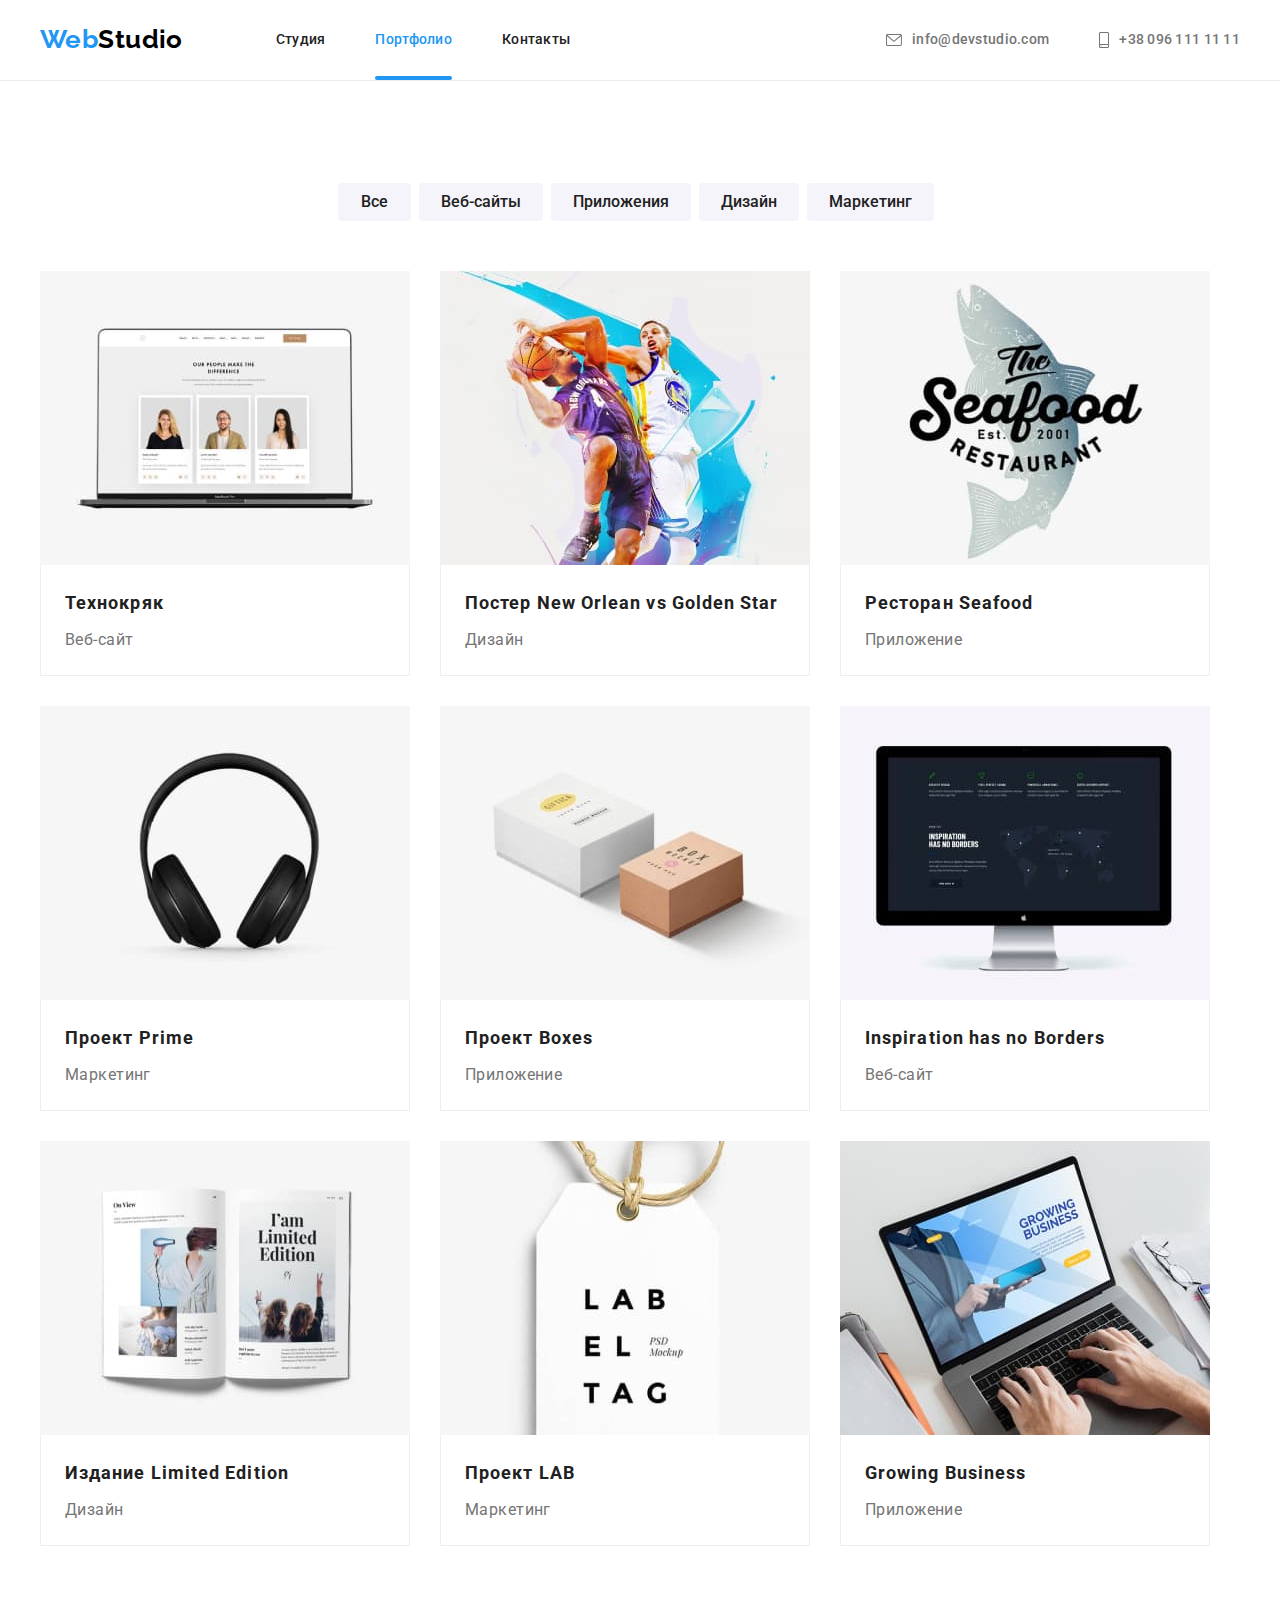
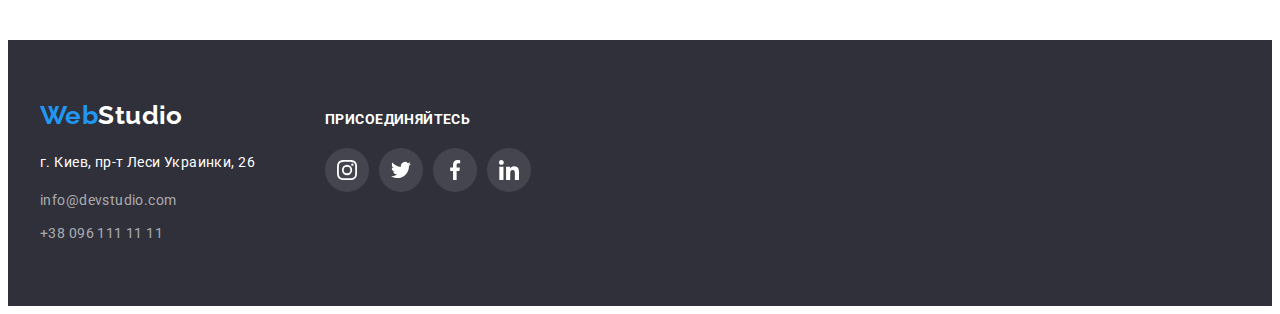
==== portfolio.html @ 0646e169 "Перенес 5 ДЗ" ====
<!DOCTYPE html>
<html lang="ru">
	<head>
		<meta charset="UTF-8">
		<meta name="viewport" content="width=device-width, initial-scale=1.0">
		<title>Портфолио WebStudio</title>
		<link rel="preconnect" href="https://fonts.gstatic.com">
		<link href="https://fonts.googleapis.com/css2?family=Raleway:wght@700&family=Roboto:wght@400;500;700;900&display=swap"
			rel="stylesheet">
		<link rel="stylesheet" href="https://cdnjs.cloudflare.com/ajax/libs/modern-normalize/1.0.0/modern-normalize.css"
			integrity="sha512-Zx6MlUMKSVJoQ+83OwhdILe8cSEsCzfqThJd7J/VA2UrK6Ctj85p+xzqfyuNXE5B1k25uUdmJ2OzItbBy9GHAQ=="
			crossorigin="anonymous" />
		<link rel="stylesheet" href="./css/styles.css">
	</head>
	<body>
		<header class="page-header">
			<div class="container header-container">
				<nav>
					<a class="nav-logo notunderline" href="./index.html">
						<span class="logo-first-part">Web</span>Studio
					</a>
					<ul class="site-nav nolist">
						<li class="item"><a class="link notunderline" href="./index.html">Студия</a></li>
						<li class="item"><a class="link notunderline current" href="./portfolio.html">Портфолио</a></li>
						<li class="item"><a class="link notunderline" href="">Контакты</a></li>
					</ul>
				</nav>
				<address class="contacts">
					<ul class="site-contacts nolist">
						<li class="item">
							<a class="link notunderline" href="mailto:info@devstudio.com">
								<svg class="item-icon-envelope">
									<use href="./images/sprite.svg#icon-envelope"></use>
								</svg>
								info@devstudio.com
							</a>
						</li>
						<li class="item">
							<a class="link notunderline" href="tel:+380961111111">
								<svg class="item-icon-smartphone">
									<use href="./images/sprite.svg#icon-smartphone"></use>
								</svg>
								+38 096 111 11 11
							</a>
						</li>
					</ul>
				</address>
			</div>
		</header>
		<main>
			<!--? Проекты -->
			<section class="projects">
				<div class="container">
					<h2 class="hidden">Наши проекты</h2>
					<ul class="filter nolist">
						<li><button class="filter-button" type="button">Все</button></li>
						<li><button class="filter-button" type="button">Веб-сайты</button></li>
						<li><button class="filter-button" type="button">Приложения</button></li>
						<li><button class="filter-button" type="button">Дизайн</button></li>
						<li><button class="filter-button" type="button">Маркетинг</button></li>
					</ul>
					<ul class="projects-list nolist">
						<li class="item">
							<a class="link notunderline" href="">
								<div class="project-img-wrapper">
									<img class="item-img" src="./images/tehnokryak.jpg" alt="Включенный ноутбук с открытым проектом в браузере" width="370">
									<div class="project-overlay">
										<p class="text">Технокряк это современная площадка распространения коронавируса. Компании используют эту платформу для цифрового шпионажа и атак на защищённые сервера конкурентов.</p>
									</div>
								</div>
								<div class="projects-list-description">
									<h2 class="title">Технокряк</h2>
									<p class="partition">Веб-сайт</p>
								</div>
							</a>
						</li>
						<li class="item">
							<a class="link notunderline" href="">
								<div class="project-img-wrapper">
									<img class="item-img" src="./images/poster-novsgs.jpg" alt="Баскетболист в белой форме блокирует мяч баскетболиста в фиолетовой форме" width="370">
									<div class="project-overlay">
										<p class="text">Технокряк это современная площадка распространения коронавируса. Компании используют эту платформу для цифрового шпионажа и атак на защищённые сервера конкурентов.</p>
									</div>
								</div>
								<div class="projects-list-description">
									<h2 class="title">Постер New Orlean vs Golden Star</h2>
									<p class="partition">Дизайн</p>
								</div>
							</a>
						</li>
						<li class="item">
							<a class="link notunderline" href="">
								<div class="project-img-wrapper">
									<img class="item-img" src="./images/seafood.jpg" alt="Логотип ресторана" width="370">
									<div class="project-overlay">
										<p class="text">Технокряк это современная площадка распространения коронавируса. Компании используют эту платформу для цифрового шпионажа и атак на защищённые сервера конкурентов.</p>
									</div>
								</div>
								<div class="projects-list-description">
									<h2 class="title">Ресторан Seafood</h2>
									<p class="partition">Приложение</p>
								</div>
							</a>
						</li>
						<li class="item">
							<a class="link notunderline" href="">
								<div class="project-img-wrapper">
									<img class="item-img" src="./images/prime.jpg" alt="Полноразмерные блютуз наушники" width="370">
									<div class="project-overlay">
										<p class="text">Технокряк это современная площадка распространения коронавируса. Компании используют эту платформу для цифрового шпионажа и атак на защищённые сервера конкурентов.</p>
									</div>
								</div>
								<div class="projects-list-description">
									<h2 class="title">Проект Prime</h2>
									<p class="partition">Маркетинг</p>
								</div>
							</a>
						</li>
						<li class="item">
							<a class="link notunderline" href="">
								<div class="project-img-wrapper">
									<img class="item-img" src="./images/boxes.jpg" alt="Белая и коричневая коробки с логотипами" width="370">
									<div class="project-overlay">
										<p class="text">Технокряк это современная площадка распространения коронавируса. Компании используют эту платформу для цифрового шпионажа и атак на защищённые сервера конкурентов.</p>
									</div>
								</div>
								<div class="projects-list-description">
									<h2 class="title">Проект Boxes</h2>
									<p class="partition">Приложение</p>
								</div>
							</a>
						</li>
						<li class="item">
							<a class="link notunderline" href="">
								<div class="project-img-wrapper">
									<img class="item-img" src="./images/insp-has-no-b.jpg" alt="Включенный аймак с открытым проектом" width="370">
									<div class="project-overlay">
										<p class="text">Технокряк это современная площадка распространения коронавируса. Компании используют эту платформу для цифрового шпионажа и атак на защищённые сервера конкурентов.</p>
									</div>
								</div>
								<div class="projects-list-description">
									<h2 class="title">Inspiration has no Borders</h2>
									<p class="partition">Веб-сайт</p>
								</div>
							</a>
						</li>
						<li class="item">
							<a class="link notunderline" href="">
								<div class="project-img-wrapper">
									<img class="item-img" src="./images/lim-ed.jpg" alt="Открытый журнал с фотографиями девушек и текстом" width="370">
									<div class="project-overlay">
										<p class="text">Технокряк это современная площадка распространения коронавируса. Компании используют эту платформу для цифрового шпионажа и атак на защищённые сервера конкурентов.</p>
									</div>
								</div>
								<div class="projects-list-description">
									<h2 class="title">Издание Limited Edition</h2>
									<p class="partition">Дизайн</p>
								</div>
							</a>
						</li>
						<li class="item">
							<a class="link notunderline" href="">
								<div class="project-img-wrapper">
									<img class="item-img" src="./images/lab.jpg" alt="Бирка с надписью LAB EL TAG" width="370">
									<div class="project-overlay">
										<p class="text">Технокряк это современная площадка распространения коронавируса. Компании используют эту платформу для цифрового шпионажа и атак на защищённые сервера конкурентов.</p>
									</div>
								</div>
								<div class="projects-list-description">
									<h2 class="title">Проект LAB</h2>
									<p class="partition">Маркетинг</p>
								</div>
							</a>
						</li>
						<li class="item">
							<a class="link notunderline" href="">
								<div class="project-img-wrapper">
									<img class="item-img" src="./images/grow-bus.jpg" alt="Мужские руки печатают на ноутбуке, а на экране отображается проект" width="370">
									<div class="project-overlay">
										<p class="text">Технокряк это современная площадка распространения коронавируса. Компании используют эту платформу для цифрового шпионажа и атак на защищённые сервера конкурентов.</p>
									</div>
								</div>
								<div class="projects-list-description">
									<h2 class="title">Growing Business</h2>
									<p class="partition">Приложение</p>
								</div>
							</a>
						</li>
					</ul>
				</div>
			</section>
		</main>
		<footer>
			<div class="container footer-flex">
				<div class="logo-address">
					<a class="logo-footer notunderline " href="./index.html"><span class="logo-first-part">Web</span>Studio</a>
					<address class="address-contacts">
						<ul class="address-contacts-list nolist">
							<li class="item">
								<p class="address">г. Киев, пр-т Леси Украинки, 26</p>
							</li>
							<li class="item">
								<a class="contacts notunderline" href="mailto:info@devstudio.com">info@devstudio.com</a>
							</li>
							<li class="item">
								<a class="contacts notunderline" href="tel:+380961111111">+38 096 111 11 11</a>
							</li>
						</ul>
					</address>
				</div>
				<div class="join">
					<p class="join-title upcase">Присоединяйтесь</p>
					<ul class="join-social-links nolist">
						<li class="item">
							<a class="link notunderline" href="">
								<svg class="link-icon">
									<use href="./images/sprite.svg#icon-inst"></use>
								</svg>
							</a>
						</li>
						<li class="item">
							<a class="link notunderline" href="">
								<svg class="link-icon">
									<use href="./images/sprite.svg#icon-twit"></use>
								</svg>
							</a>
						</li>
						<li class="item">
							<a class="link notunderline" href="">
								<svg class="link-icon">
									<use href="./images/sprite.svg#icon-face"></use>
								</svg>
							</a>
						</li>
						<li class="item">
							<a class="link notunderline" href="">
								<svg class="link-icon">
									<use href="./images/sprite.svg#icon-link"></use>
								</svg>
							</a>
						</li>
					</ul>
				</div>
			</div>
		</footer>
		<script src="./js/header.js"></script>
	</body>
</html>
---- css/styles.css ----
:root {
  --cubic-bezier: cubic-bezier(0.4, 0, 0.2, 1);

  --primary-text-color: #757575;
  --secondary-text-color: #212121;
  --tertiary-text-color: #ffffff;
  --logo-color: #000000;
  --accent-color: #2196f3;
  --contacts-footer-color: ;
  --primary-background-color: #ffffff;
  --secondary-background-color: #2f303a;
  --tertiary-background-color: #f5f4fa;
  --border-header-color: #ececec;
  --border-projects-list-color: #eeeeee;
  --content-hero-background-color: #c4c4c4;
  --content-hero-gradient-color: rgba(47, 48, 58, 0.4);
  --hero-button-hover-background-color: #188ce8;
  --modal-button-border-color: rgba(0, 0, 0, 0.1);
  --work-list-text-background-color: rgba(47, 48, 58, 0.8);
  --svg-icons-color: #afb1b8;
  --footer-contacts-color: rgba(255, 255, 255, 0.6);
  --footer-links-background-color: rgba(255, 255, 255, 0.1);
  --backdrop-background-color: rgba(0, 0, 0, 0.2);

  --project-overlay-background-color: rgba(33, 150, 243, 0.9);
}
body {
  color: var(--primary-text-color);
  background-color: var(--primary-background-color);

  font-family: 'Roboto', sans-serif;
  font-size: 14px;
  line-height: 1.71;
  letter-spacing: 0.03em;
}
.page-header {
  position: fixed;
  top: 0;
  left: 0;

  width: 100%;
  min-height: 80px;
  border-bottom: 1px solid var(--border-header-color);

  background-color: var(--primary-background-color);

  z-index: 1;
}
/** Точечные стили */
.notunderline {
  text-decoration: none;
}
.nolist {
  list-style: none;
}
.upcase {
  text-transform: uppercase;
}
.hidden {
  position: absolute;
  clip: rect(0 0 0 0);
  width: 1px;
  height: 1px;
  margin: -1px;
}
.container {
  margin-right: auto;
  margin-left: auto;
  width: 1200px;
  padding-right: 15px;
  padding-left: 15px;
}
/** Хедер */
.header-container {
  display: flex;
  align-items: center;
}
/** Навигация */
nav {
  display: flex;
}
/** Лого */
.nav-logo,
.logo-footer {
  margin-top: 0;
  margin-bottom: 0;

  color: var(--logo-color);

  font-family: 'Raleway', sans-serif;
  font-weight: 700;
  font-size: 26px;
  line-height: 1.19;
}
.nav-logo {
  padding-top: 24px;
  padding-bottom: 24px;
}
.logo-first-part {
  color: var(--accent-color);
}
.site-nav {
  display: flex;
  margin-top: 0;
  margin-bottom: 0;
  margin-left: 93px;
  padding-left: 0;
}
.site-nav .item {
  position: relative;
}
.site-nav .item:not(:last-child) {
  margin-right: 50px;
}
.site-nav .link {
  display: block;
  padding-top: 32px;
  padding-bottom: 31px;

  color: var(--secondary-text-color);

  font-weight: 500;
  font-size: 14px;
  line-height: 1.14;
  letter-spacing: 0.02em;

  transition: color 250ms var(--cubic-bezier);
}
.site-nav .link:hover,
.site-nav .link:focus {
  color: var(--accent-color);
}
.site-nav .link.current {
  color: var(--accent-color);
}
.site-nav .link.current::after {
  position: absolute;
  bottom: -1px;

  content: '';
  display: block;
  width: 100%;
  height: 4px;
  border-radius: 2px;

  background-color: var(--accent-color);
}
/** Контакты */
.header-container .contacts {
  font-style: normal;
  margin-left: auto;
}
.site-contacts {
  display: flex;
  margin-top: 0;
  margin-bottom: 0;
  padding-left: 0;
}
.site-contacts .item:not(:last-child) {
  margin-right: 50px;
}
.site-contacts .link {
  display: flex;
  padding-top: 32px;
  padding-bottom: 31px;
  align-items: center;

  color: var(--primary-text-color);

  font-weight: 500;
  font-size: 14px;
  line-height: 1.14;
  letter-spacing: 0.02em;

  transition: color 250ms var(--cubic-bezier);
}
.site-contacts .link:hover,
.site-contacts .link:focus,
.address-contacts-list .contacts:hover,
.address-contacts-list .contacts:focus {
  color: var(--accent-color);
}
.item-icon-envelope {
  width: 16px;
  height: 12px;
  margin-right: 10px;

  fill: currentColor;
}
.item-icon-smartphone {
  width: 10px;
  height: 16px;
  margin-right: 10px;

  fill: currentColor;
}
/** Мейн */
/** Герой */
.hero {
  background-color: var(--secondary-background-color);
}
.content-hero {
  max-width: 1600px;
  height: 600px;
  margin-right: auto;
  margin-left: auto;
  padding-top: 200px;
  padding-bottom: 200px;
  text-align: center;

  background-color: var(--content-hero-background-color);
  background-image: linear-gradient(
      to right,
      var(--content-hero-gradient-color),
      var(--content-hero-gradient-color)
    ),
    url(../images/hero.jpg);
  background-position: center;
  background-repeat: no-repeat;
  background-size: cover;
}
.hero-title {
  margin-top: 0;
  margin-bottom: 30px;

  color: var(--tertiary-text-color);

  font-weight: 900;
  font-size: 44px;
  line-height: 1.36;
  letter-spacing: 0.06em;
}
.hero-order {
  padding-top: 10px;
  padding-bottom: 10px;
  padding-left: 32px;
  padding-right: 32px;
  border-radius: 4px;
  border: 0 solid transparent;
  min-width: 200px;

  color: var(--tertiary-text-color);
  background-color: var(--accent-color);

  font-family: inherit;
  font-weight: 700;
  font-size: 16px;
  line-height: 1.88;
  letter-spacing: 0.06em;

  cursor: pointer;

  transition: background-color 250ms var(--cubic-bezier);
}
.hero-order:hover,
.hero-order:focus {
  background-color: var(--hero-button-hover-background-color);
}
.hero-order:active {
  transform: translateY(2px);
}
/** Особенности */
.features {
  padding-top: 94px;
  padding-bottom: 94px;
}
.features-list {
  display: flex;
  justify-content: space-between;
  margin-top: 0;
  margin-bottom: 0;
  padding-left: 0;
}
.features-list .item {
  width: 270px;
}
.rectangle-icon {
  display: inline-flex;
  align-items: center;
  justify-content: center;
  margin-bottom: 30px;
  width: 270px;
  height: 120px;
  border-radius: 4px;

  background-color: var(--tertiary-background-color);
}
.rectangle-icon .icon {
  width: 70px;
  height: 70px;
}
.features-title {
  margin-top: 0;
  margin-bottom: 10px;

  color: var(--secondary-text-color);

  font-weight: 700;
  font-size: 14px;
  line-height: 1.14;
}
.features-list .text {
  margin-top: 0;
  margin-bottom: 0;
}
/** Работа */
.work {
  padding-bottom: 94px;
}
/** Работа, Команда */
.work-title,
.team-title {
  margin-top: 0;
  margin-bottom: 50px;
  text-align: center;

  color: var(--secondary-text-color);

  font-weight: 700;
  font-size: 36px;
  line-height: 1.17;
}
.work-list,
.team-list,
.clients-list {
  display: flex;
  justify-content: space-between;
  margin-top: 0;
  margin-bottom: 0;
  padding-left: 0;
}
.work-list .content,
.team-list .photo {
  display: block;
  max-width: 100%;
  height: auto;
}
.work-list .item {
  position: relative;
}
.work-list .text {
  position: absolute;
  left: 0;
  bottom: 0;

  width: 100%;
  margin-top: 0;
  margin-bottom: 0;
  padding-top: 27px;
  padding-bottom: 27px;
  text-align: center;

  color: var(--tertiary-text-color);
  background-color: var(--work-list-text-background-color);

  font-weight: 700;
  font-size: 14px;
  line-height: 1.14;
}
/** Команда */
.team {
  padding-top: 94px;
  padding-bottom: 94px;

  background-color: var(--tertiary-background-color);
}
.team-list .block {
  border-radius: 0px 0px 4px 4px;

  background-color: var(--primary-background-color);

  box-shadow: 0px 1px 3px rgba(0, 0, 0, 0.12), 0px 1px 1px rgba(0, 0, 0, 0.14),
    0px 2px 1px rgba(0, 0, 0, 0.2);
}
.team-list-content {
  padding-top: 30px;
  padding-bottom: 30px;
  text-align: center;
}
.team-list-content .member {
  margin-top: 0;
  margin-bottom: 10px;

  color: var(--secondary-text-color);

  font-weight: 500;
  font-size: 16px;
  line-height: 1.19;
}
.team-list-content .position {
  margin-top: 0;
  margin-bottom: 16px;

  font-size: 16px;
  line-height: 1.19;
}
.team-list-social-links {
  display: flex;
  justify-content: center;
  padding-left: 0;
}
.team-list-social-links .item:not(:last-child) {
  margin-right: 10px;
}
.team-list-social-links .link {
  display: inline-flex;
  align-items: center;
  justify-content: center;
  width: 44px;
  height: 44px;
  border-radius: 50%;

  color: var(--svg-icons-color);
  background-color: var(--tertiary-text-color);

  transition: color 250ms var(--cubic-bezier),
    background-color 250ms var(--cubic-bezier);
}
.team-list-social-links .link:hover,
.team-list-social-links .link:focus {
  color: var(--tertiary-text-color);
  background-color: var(--accent-color);
}
.team-list-social-links .link-icon {
  width: 20px;
  height: 20px;

  fill: currentColor;
}
/** Клиенты */
.clients {
  padding-top: 94px;
  padding-bottom: 94px;
}
.clients-title {
  margin-top: 0;
  margin-bottom: 50px;
  text-align: center;

  color: var(--secondary-text-color);

  font-weight: 700;
  font-size: 36px;
  line-height: 1.17;
}
.clients-list .link {
  display: inline-flex;
  align-items: center;
  justify-content: center;
  width: 170px;
  height: 90px;
  border: 1px solid currentColor;
  border-radius: 4px;

  color: var(--svg-icons-color);

  transition: color 250ms var(--cubic-bezier);
}
.clients-list .link:hover,
.clients-list .link:focus {
  color: var(--accent-color);
}
.clients-list .link-logo-1 {
  width: 44px;
  height: 49px;

  fill: currentColor;
}
.clients-list .link-logo-2 {
  width: 40px;
  height: 52px;

  fill: currentColor;
}
.clients-list .link-logo-3 {
  width: 41px;
  height: 43px;

  fill: currentColor;
}
.clients-list .link-logo-4 {
  width: 80px;
  height: 42px;

  fill: currentColor;
}
.clients-list .link-logo-5 {
  width: 59px;
  height: 47px;

  fill: currentColor;
}
.clients-list .link-logo-6 {
  width: 89px;
  height: 45px;

  fill: currentColor;
}
/** Футер */
footer {
  padding-top: 60px;
  padding-bottom: 60px;

  background-color: var(--secondary-background-color);
}
.footer-flex {
  display: flex;
  align-items: baseline;
}
.logo-address {
  margin-right: 70px;
}
/** Лого  */
.logo-footer {
  display: block;
  margin-bottom: 20px;

  color: var(--tertiary-text-color);
}
.address-contacts {
  font-style: normal;
}
/** Адрес и контакты */
.address-contacts-list {
  margin-top: 0;
  margin-bottom: 0;
  padding-left: 0;
}
.address-contacts-list .item:not(:last-child) {
  margin-bottom: 9px;
}
.address-contacts-list .address,
.address-contacts-list .contacts {
  font-size: 14px;
  line-height: 1.71;
}
.address-contacts-list .address {
  margin-top: 0;

  color: var(--tertiary-text-color);
}
.address-contacts-list .contacts {
  color: var(--footer-contacts-color);

  transition: color 250ms var(--cubic-bezier);
}
/** Соцсети */
.join-title {
  margin-top: 0;
  margin-bottom: 0;

  color: var(--tertiary-text-color);

  font-weight: 700;
  font-size: 14px;
  line-height: 1.14;
}
.join-social-links {
  display: flex;
  justify-content: space-between;
  margin-top: 20px;
  margin-bottom: 0;
  padding-left: 0;
}
.join-social-links .item:not(:last-child) {
  margin-right: 10px;
}
.join-social-links .link {
  display: inline-flex;
  align-items: center;
  justify-content: center;
  width: 44px;
  height: 44px;
  border-radius: 50%;

  color: var(--tertiary-text-color);
  background-color: var(--footer-links-background-color);

  transition: background-color 250ms var(--cubic-bezier);
}
.join-social-links .link:hover,
.join-social-links .link:focus {
  background-color: var(--accent-color);
}
.join-social-links .link-icon {
  width: 20px;
  height: 20px;

  fill: currentColor;
}
/** Модальное окно */
.backdrop {
  position: fixed;
  top: 0;
  left: 0;

  width: 100%;
  height: 100%;

  background-color: var(--backdrop-background-color);

  opacity: 1;
  transition: opacity 250ms var(--cubic-bezier);
}
.backdrop.is-hidden {
  opacity: 0;
  pointer-events: none;
}
.backdrop.is-hidden .modal {
  transform: translate(-50%, -50%) scale(0.9);
}
.modal {
  position: absolute;
  top: 50%;
  left: 50%;
  transform: translate(-50%, -50%) scale(1);

  min-width: 528px;
  min-height: 581px;
  border-radius: 4px;

  background-color: var(--primary-background-color);

  box-shadow: 0px 1px 3px rgba(0, 0, 0, 0.12), 0px 1px 1px rgba(0, 0, 0, 0.14),
    0px 2px 1px rgba(0, 0, 0, 0.2);

  transition: transform 250ms var(--cubic-bezier);
}
.modal-close {
  position: absolute;
  top: 8px;
  right: 8px;

  display: flex;
  align-items: center;
  justify-content: center;
  width: 30px;
  height: 30px;
  padding: 1px;
  border: 1px solid var(--modal-button-border-color);
  border-radius: 50%;

  color: var(--logo-color);
  background-color: var(--primary-background-color);

  cursor: pointer;
}
.close-icon {
  width: 11px;
  height: 11px;

  fill: currentColor;
}
/*! Страница portfolio.html */
/** Мейн */
.projects {
  padding-top: 94px;
  padding-bottom: 94px;
}
/** Фильтр */
.filter {
  display: flex;
  justify-content: center;
  margin-top: 0;
  margin-bottom: 50px;
  padding-left: 0;
}
.filter-button {
  margin-right: 8px;
  padding-top: 6px;
  padding-bottom: 6px;
  padding-left: 22px;
  padding-right: 22px;
  border-radius: 4px;
  border: 0 solid transparent;
  min-width: 73px;

  background-color: var(--tertiary-background-color);
  color: var(--secondary-text-color);

  font-family: inherit;
  font-weight: 500;
  font-size: 16px;
  line-height: 1.63;

  cursor: pointer;

  transition: color 250ms var(--cubic-bezier),
    background-color 250ms var(--cubic-bezier),
    box-shadow 250ms var(--cubic-bezier);
}
.filter-button:hover,
.filter-button:focus {
  border: 0 solid transparent;

  color: var(--tertiary-text-color);
  background-color: var(--accent-color);

  box-shadow: 0px 3px 1px rgba(0, 0, 0, 0.1), 0px 1px 2px rgba(0, 0, 0, 0.08),
    0px 2px 2px rgba(0, 0, 0, 0.12);
}
/** Проекты */
.projects-list {
  display: flex;
  flex-wrap: wrap;
  margin-top: 0;
  margin-bottom: 0;
  padding-left: 0;
}
.projects-list .item {
  width: 370px;
}
.projects-list .item:not(:nth-child(3n)) {
  margin-right: 30px;
}
.projects-list .item:not(:nth-last-child(-n + 3)) {
  margin-bottom: 30px;
}
.projects-list .link {
  display: block;

  transition: box-shadow 250ms var(--cubic-bezier);
}
.projects-list .link:hover,
.projects-list .link:focus {
  display: block;

  box-shadow: 0px 1px 1px rgba(0, 0, 0, 0.12), 0px 4px 4px rgba(0, 0, 0, 0.06),
    1px 4px 6px rgba(0, 0, 0, 0.16);
}
.project-img-wrapper {
  position: relative;

  overflow: hidden;
}
.project-overlay {
  position: absolute;
  bottom: 0;
  left: 0;
  transform: translateY(100%);

  display: flex;
  align-items: center;
  width: 100%;
  height: 100%;

  background-color: var(--project-overlay-background-color);

  transition: transform 250ms var(--cubic-bezier);
}
.projects-list .link:hover .project-overlay,
.projects-list .link:focus .project-overlay {
  transform: translateY(0);
}
.project-overlay .text {
  position: absolute;

  margin-top: 0;
  margin-bottom: 0;
  padding-right: 24px;
  padding-left: 24px;

  color: var(--tertiary-text-color);

  font-size: 18px;
  line-height: 1.56;
}
.projects-list .item-img {
  display: block;
  max-width: 100%;
  height: auto;
}
.projects-list-description {
  padding-top: 20px;
  padding-bottom: 20px;
  padding-left: 24px;
  border-left: 1px solid var(--border-projects-list-color);
  border-bottom: 1px solid var(--border-projects-list-color);
  border-right: 1px solid var(--border-projects-list-color);
}
.projects-list-description .title {
  margin-top: 0;
  margin-bottom: 4px;
  padding-bottom: 0;

  color: var(--secondary-text-color);

  font-size: 18px;
  line-height: 2;
  letter-spacing: 0.06em;
}
.projects-list-description .partition {
  margin-top: 0;
  margin-bottom: 0;

  color: var(--primary-text-color);

  font-size: 16px;
  line-height: 1.88;
}
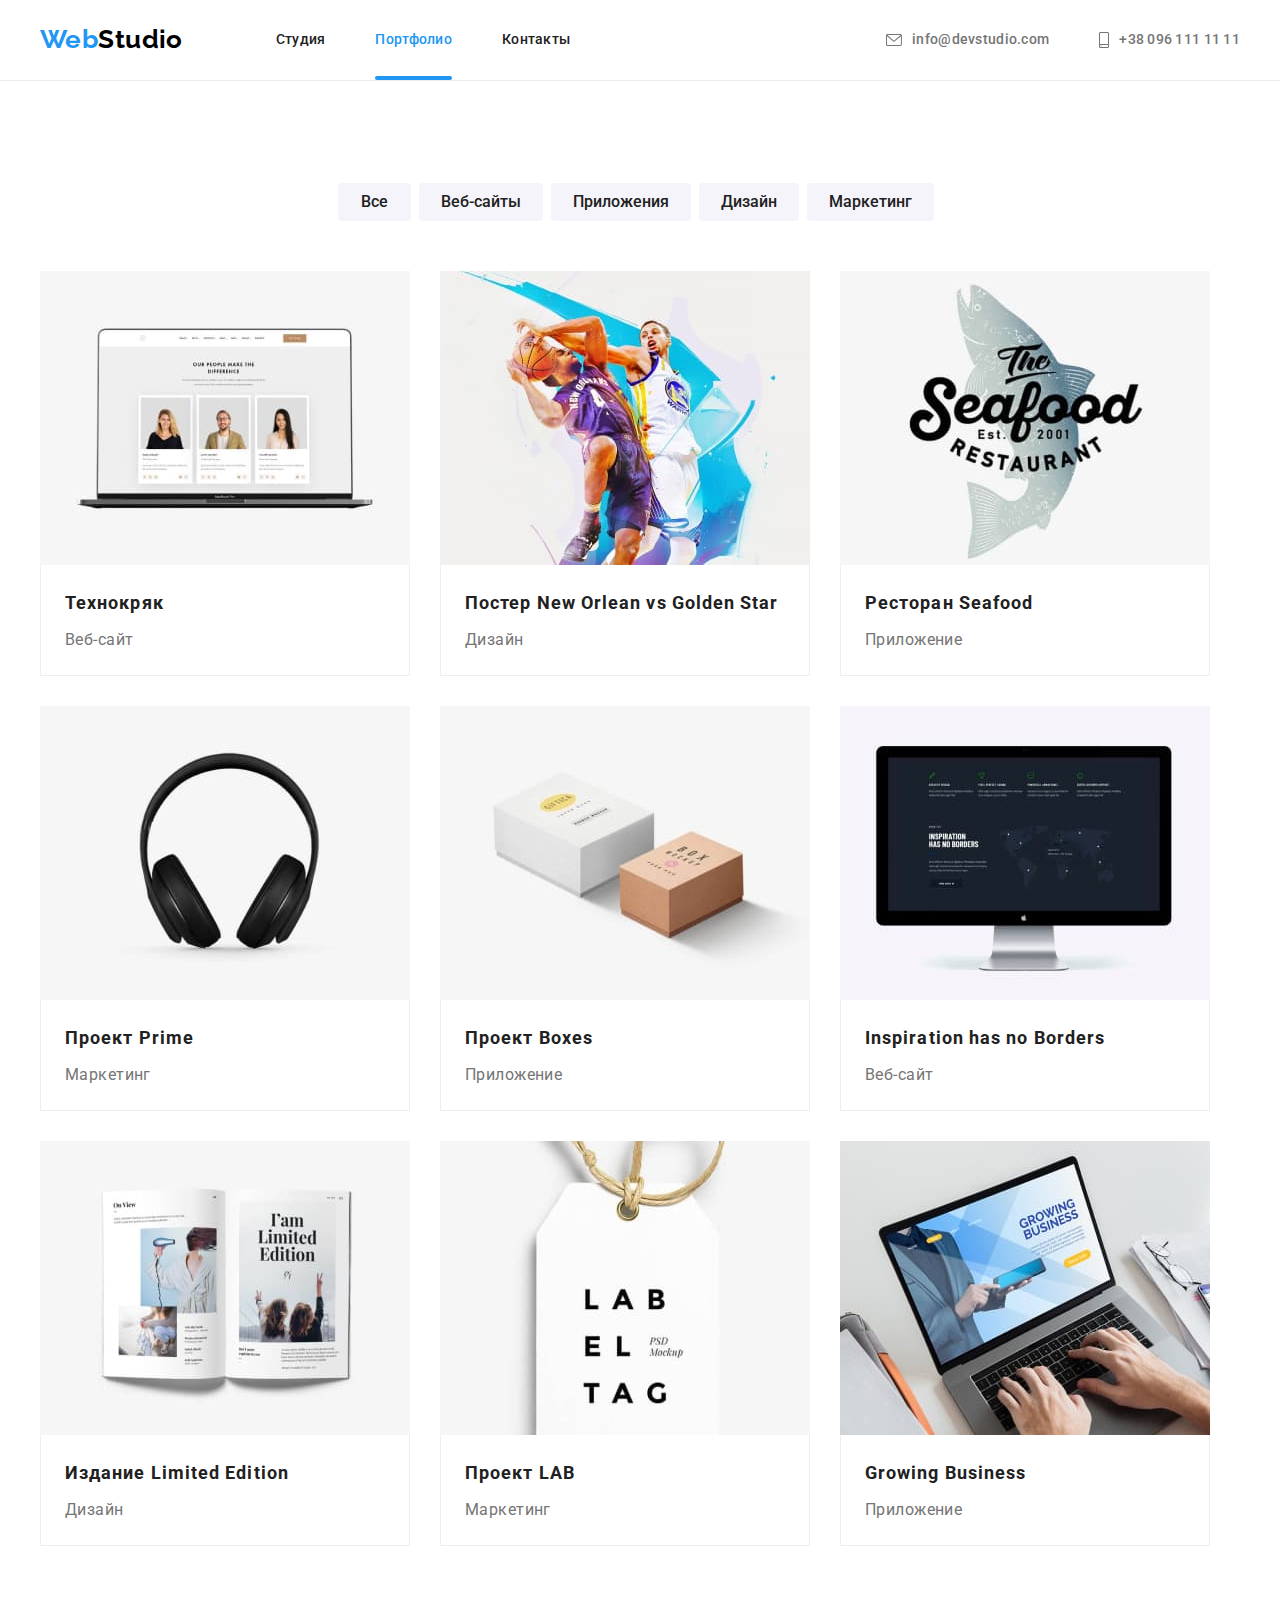
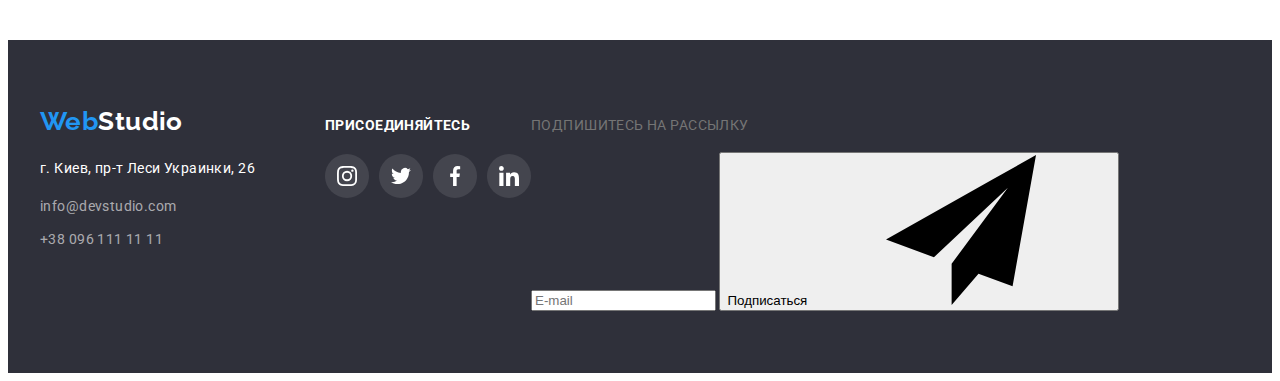
==== commit db73411b: "Добавил комменты и новый див для подписки" ====
--- a/portfolio.html
+++ b/portfolio.html
@@ -192,6 +192,7 @@
 		</main>
 		<footer>
 			<div class="container footer-flex">
+				<!--? Лого, адрес и контакты -->
 				<div class="logo-address">
 					<a class="logo-footer notunderline " href="./index.html"><span class="logo-first-part">Web</span>Studio</a>
 					<address class="address-contacts">
@@ -208,6 +209,7 @@
 						</ul>
 					</address>
 				</div>
+				<!--? Соцсети -->
 				<div class="join">
 					<p class="join-title upcase">Присоединяйтесь</p>
 					<ul class="join-social-links nolist">
@@ -241,8 +243,22 @@
 						</li>
 					</ul>
 				</div>
+				<!--? Подписка на рассылку -->
+				<div class="subscribe">
+					<p class="subscribe-title upcase">Подпишитесь на рассылку</p>
+					<form class="subscribe-form js-speaker-form">
+						<input class="email" type="email" name="email" placeholder="E-mail">
+						<button class="submit" type="submit">
+							Подписаться
+							<svg class="send-icon">
+								<use href="./images/sprite.svg#send"></use>
+							</svg>
+						</button>
+					</form>
+				</div>
 			</div>
 		</footer>
 		<script src="./js/header.js"></script>
+		<script src="./js/submit.js"></script>
 	</body>
 </html>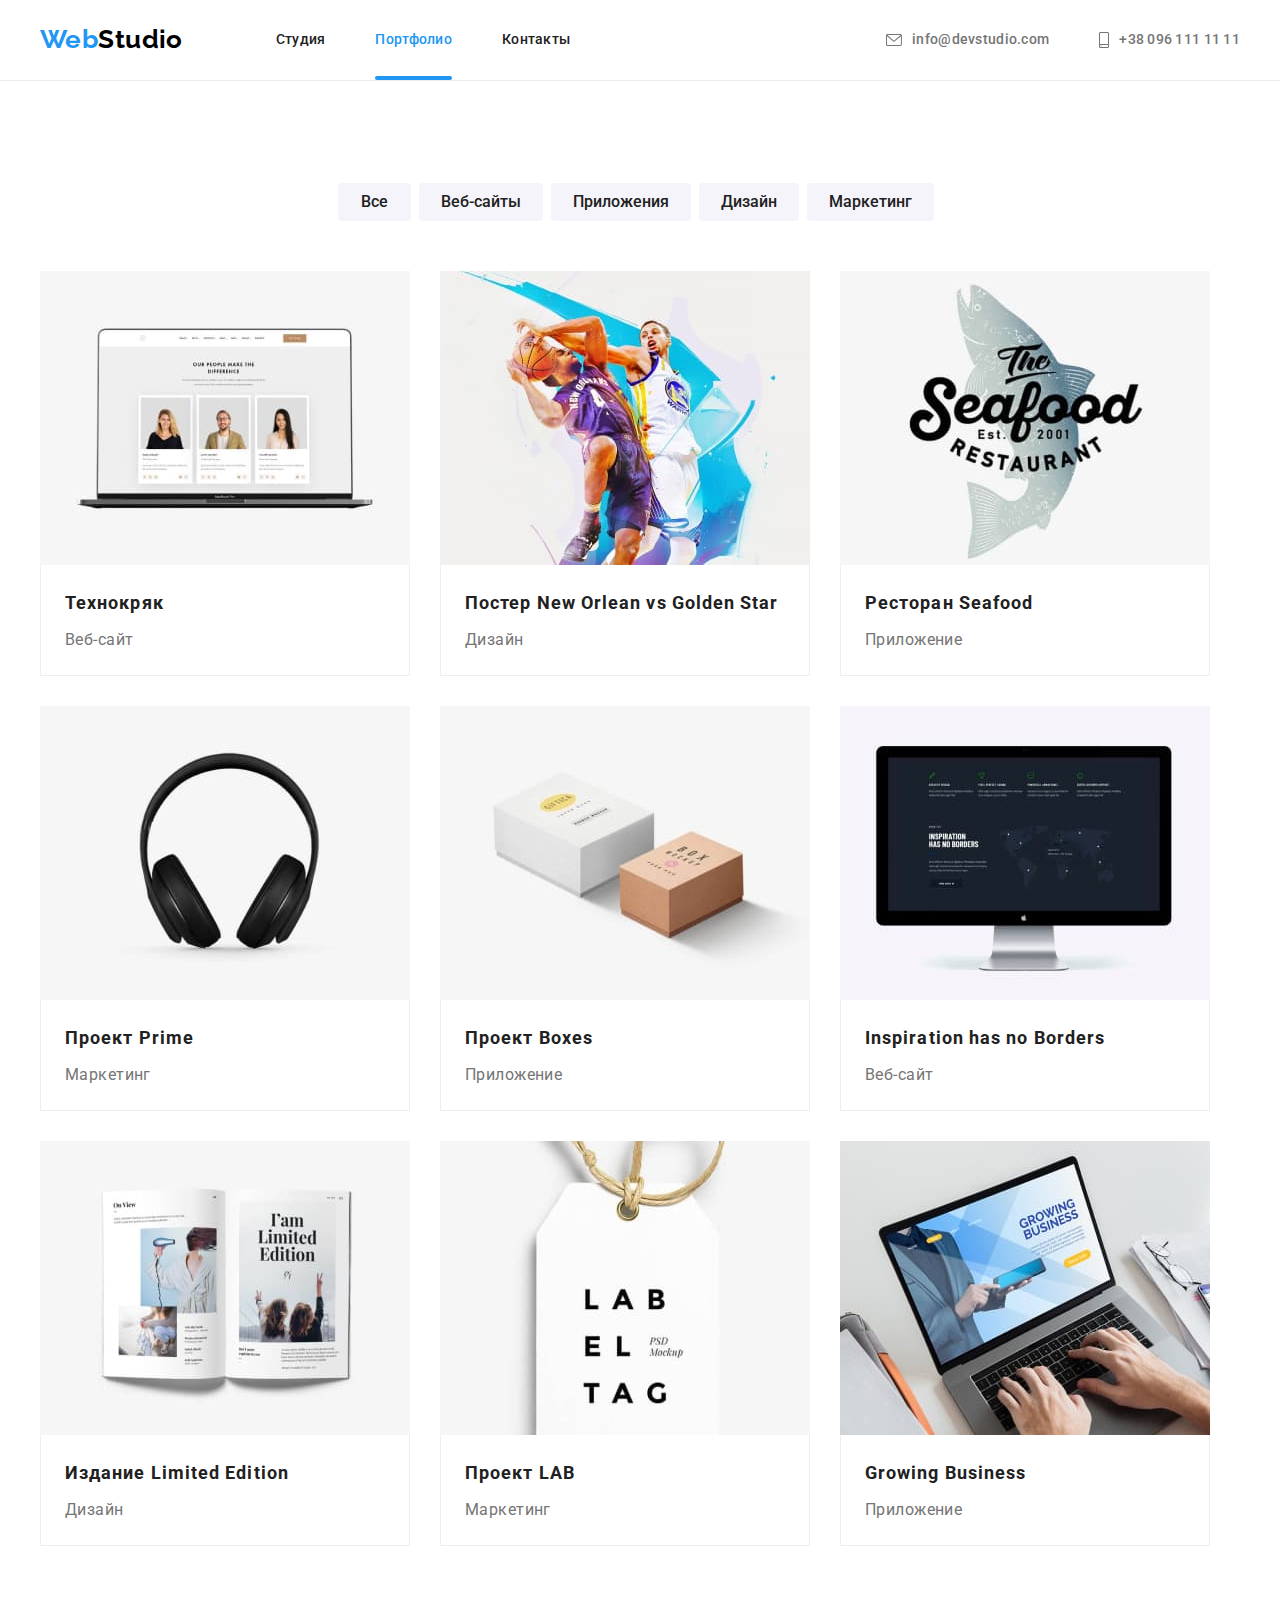
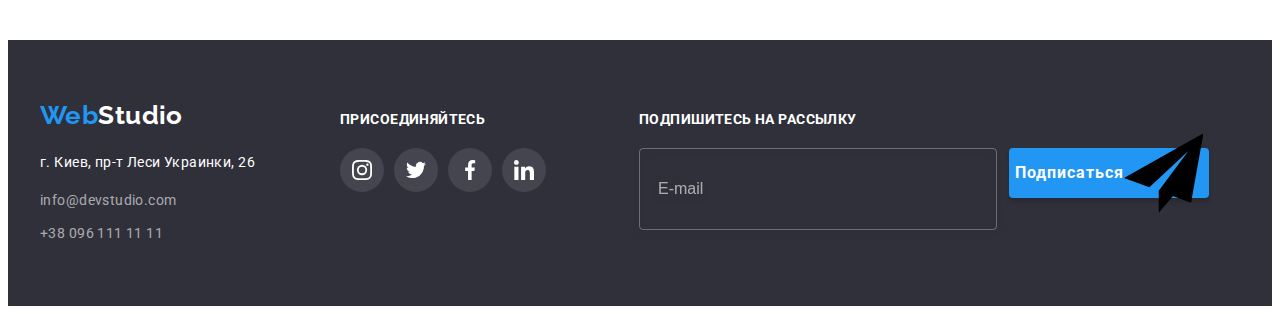
==== commit 37999aad: "Переименовал класс" ====
--- a/portfolio.html
+++ b/portfolio.html
@@ -250,7 +250,7 @@
 						<input class="email" type="email" name="email" placeholder="E-mail">
 						<button class="submit" type="submit">
 							Подписаться
-							<svg class="send-icon">
+							<svg class="submit-icon">
 								<use href="./images/sprite.svg#send"></use>
 							</svg>
 						</button>
--- a/css/styles.css
+++ b/css/styles.css
@@ -6,12 +6,10 @@
   --tertiary-text-color: #ffffff;
   --logo-color: #000000;
   --accent-color: #2196f3;
-  --contacts-footer-color: ;
   --primary-background-color: #ffffff;
   --secondary-background-color: #2f303a;
   --tertiary-background-color: #f5f4fa;
   --border-header-color: #ececec;
-  --border-projects-list-color: #eeeeee;
   --content-hero-background-color: #c4c4c4;
   --content-hero-gradient-color: rgba(47, 48, 58, 0.4);
   --hero-button-hover-background-color: #188ce8;
@@ -22,6 +20,7 @@
   --footer-links-background-color: rgba(255, 255, 255, 0.1);
   --backdrop-background-color: rgba(0, 0, 0, 0.2);
 
+  --border-projects-list-color: #eeeeee;
   --project-overlay-background-color: rgba(33, 150, 243, 0.9);
 }
 body {
@@ -508,7 +507,7 @@
   align-items: baseline;
 }
 .logo-address {
-  margin-right: 70px;
+  margin-right: 85px;
 }
 /** Лого  */
 .logo-footer {
@@ -544,10 +543,14 @@
 
   transition: color 250ms var(--cubic-bezier);
 }
-/** Соцсети */
-.join-title {
-  margin-top: 0;
-  margin-bottom: 0;
+/** Соцсети и подписка */
+.join {
+  margin-right: 93px;
+}
+.join-title,
+.subscribe-title {
+  margin-top: 0;
+  margin-bottom: 20px;
 
   color: var(--tertiary-text-color);
 
@@ -558,7 +561,7 @@
 .join-social-links {
   display: flex;
   justify-content: space-between;
-  margin-top: 20px;
+  margin-top: 0;
   margin-bottom: 0;
   padding-left: 0;
 }
@@ -585,6 +588,58 @@
 .join-social-links .link-icon {
   width: 20px;
   height: 20px;
+
+  fill: currentColor;
+}
+/** Подписка */
+.subscribe-form {
+  display: flex;
+  width: 570px;
+  margin-top: 20px;
+}
+.subscribe-form .email {
+  width: 358px;
+  height: 50px;
+  margin-right: 12px;
+  padding: 15px 18px;
+  border: 1px solid rgba(255, 255, 255, 0.3);
+  border-radius: 4px;
+
+  color: #ffffff;
+  background-color: transparent;
+
+  filter: drop-shadow(0px 4px 4px rgba(0, 0, 0, 0.15));
+}
+.subscribe-form .email::placeholder {
+  color: rgba(255, 255, 255, 0.6);
+
+  font-size: 16px;
+  line-height: 1.25;
+}
+.subscribe-form .submit {
+  display: flex;
+  align-items: center;
+  justify-content: center;
+  width: 200px;
+  height: 50px;
+  border: 0;
+  border-radius: 4px;
+
+  color: #ffffff;
+  background-color: #2196f3;
+
+  box-shadow: 0px 4px 4px rgba(0, 0, 0, 0.15);
+
+  font-family: inherit;
+  font-weight: 700;
+  font-size: 16px;
+  line-height: 1.87;
+  letter-spacing: 0.06em;
+}
+.send-icon {
+  width: 24px;
+  height: 24px;
+  margin-left: 10px;
 
   fill: currentColor;
 }
